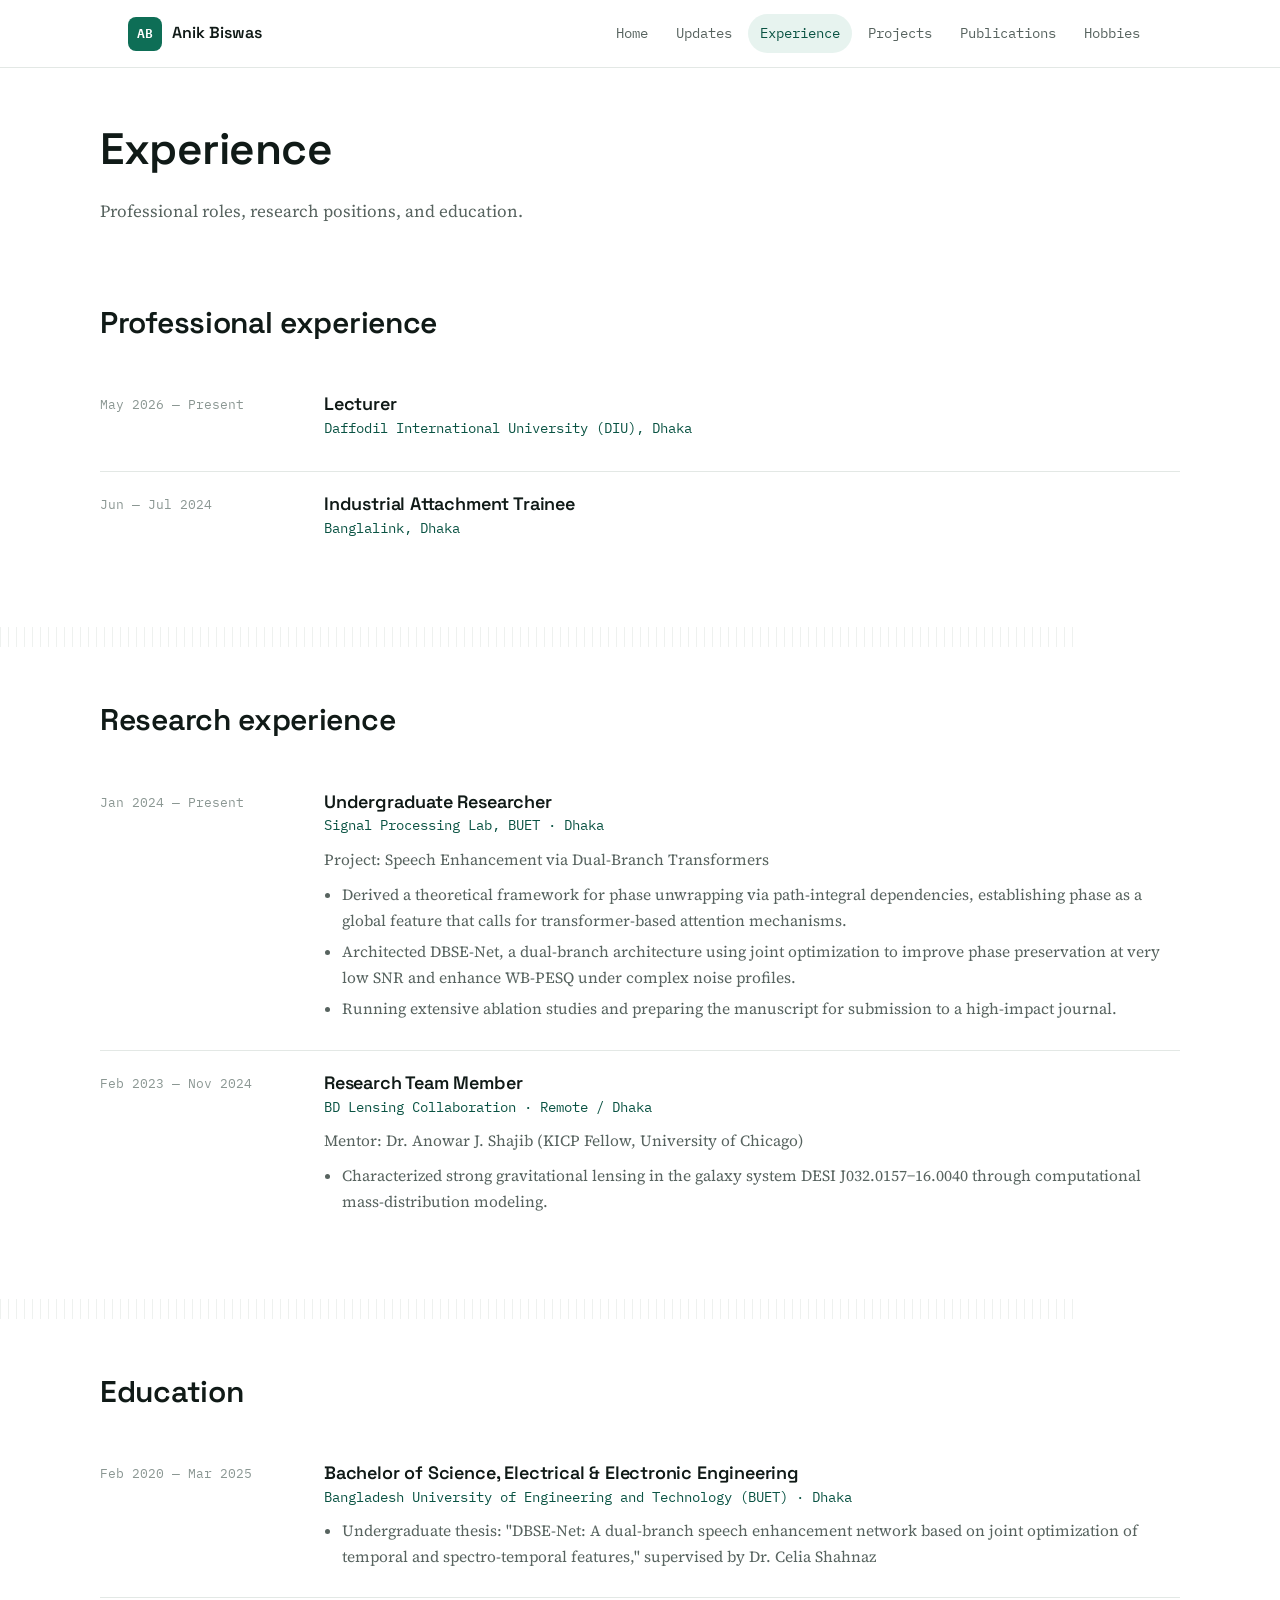
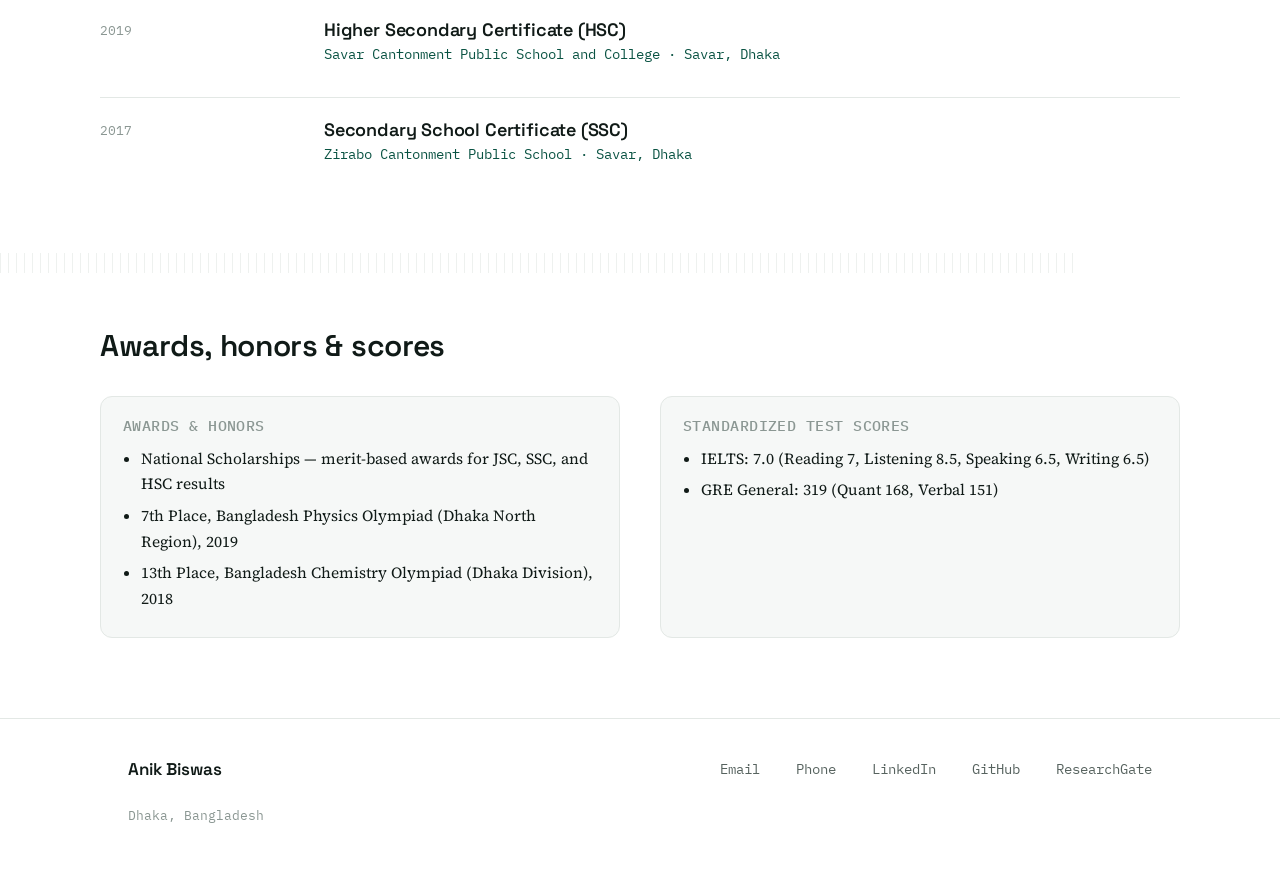
==== experience.html @ 2934af0a "Add files via upload" ====
<!DOCTYPE html>
<html lang="en">
<head>
<meta charset="UTF-8">
<meta name="viewport" content="width=device-width, initial-scale=1.0">
<title>Experience — Anik Biswas</title>
<meta name="description" content="Professional experience, research experience, and education of Anik Biswas.">
<link rel="icon" href="data:image/svg+xml,%3Csvg xmlns='http://www.w3.org/2000/svg' viewBox='0 0 32 32'%3E%3Crect width='32' height='32' rx='7' fill='%230e6e56'/%3E%3Cpath d='M5 18l4-8 4 12 4-16 4 12 4-8' stroke='white' stroke-width='2' fill='none' stroke-linecap='round' stroke-linejoin='round'/%3E%3C/svg%3E">
<link rel="preconnect" href="https://fonts.googleapis.com">
<link rel="preconnect" href="https://fonts.gstatic.com" crossorigin>
<link href="https://fonts.googleapis.com/css2?family=Space+Grotesk:wght@500;600;700&family=Source+Serif+4:opsz,wght@8..60,400;8..60,600&family=IBM+Plex+Mono:wght@400;500&display=swap" rel="stylesheet">
<link rel="stylesheet" href="assets/css/style.css">
</head>
<body>

<header class="site-header">
  <div class="nav-wrap">
    <a href="index.html" class="brand">
      <span class="brand-mark" aria-hidden="true">AB</span>
      <span class="brand-name">Anik Biswas</span>
    </a>
    <button class="nav-toggle" aria-label="Toggle navigation menu" aria-expanded="false" aria-controls="primary-nav">
      <span></span><span></span><span></span>
    </button>
    <nav id="primary-nav" class="primary-nav">
      <a href="index.html" class="nav-link">Home</a>
      <a href="updates.html" class="nav-link">Updates</a>
      <a href="experience.html" class="nav-link">Experience</a>
      <a href="projects.html" class="nav-link">Projects</a>
      <a href="publications.html" class="nav-link">Publications</a>
      <a href="hobbies.html" class="nav-link">Hobbies</a>
    </nav>
  </div>
</header>

<main>
  <section class="page-head container">
    
    <h1>Experience</h1>
    <p class="section-sub">Professional roles, research positions, and education.</p>
  </section>

  <section class="section container">
    <div class="section-head">
      <h2>Professional experience</h2>
    </div>

    <div class="role">
      <div class="role-when">May 2026 &mdash; Present</div>
      <div>
        <h3>Lecturer</h3>
        <span class="role-org">Daffodil International University (DIU), Dhaka</span>
      </div>
    </div>

    <div class="role">
      <div class="role-when">Jun &mdash; Jul 2024</div>
      <div>
        <h3>Industrial Attachment Trainee</h3>
        <span class="role-org">Banglalink, Dhaka</span>
      </div>
    </div>
  </section>

  <hr class="divider container">

  <section class="section container">
    <div class="section-head">
      <h2>Research experience</h2>
    </div>

    <div class="role">
      <div class="role-when">Jan 2024 &mdash; Present</div>
      <div>
        <h3>Undergraduate Researcher</h3>
        <span class="role-org">Signal Processing Lab, BUET · Dhaka</span>
        <p style="margin:6px 0 0; color:var(--ink-soft); font-size:15.5px;">Project: Speech Enhancement via Dual-Branch Transformers</p>
        <ul>
          <li>Derived a theoretical framework for phase unwrapping via path-integral dependencies, establishing phase as a global feature that calls for transformer-based attention mechanisms.</li>
          <li>Architected DBSE-Net, a dual-branch architecture using joint optimization to improve phase preservation at very low SNR and enhance WB-PESQ under complex noise profiles.</li>
          <li>Running extensive ablation studies and preparing the manuscript for submission to a high-impact journal.</li>
        </ul>
      </div>
    </div>

    <div class="role">
      <div class="role-when">Feb 2023 &mdash; Nov 2024</div>
      <div>
        <h3>Research Team Member</h3>
        <span class="role-org">BD Lensing Collaboration · Remote / Dhaka</span>
        <p style="margin:6px 0 0; color:var(--ink-soft); font-size:15.5px;">Mentor: Dr. Anowar J. Shajib (KICP Fellow, University of Chicago)</p>
        <ul>
          <li>Characterized strong gravitational lensing in the galaxy system DESI J032.0157&minus;16.0040 through computational mass-distribution modeling.</li>
        </ul>
      </div>
    </div>
  </section>

  <hr class="divider container">

  <section class="section container">
    <div class="section-head">
      <h2>Education</h2>
    </div>

    <div class="role">
      <div class="role-when">Feb 2020 &mdash; Mar 2025</div>
      <div>
        <h3>Bachelor of Science, Electrical &amp; Electronic Engineering</h3>
        <span class="role-org">Bangladesh University of Engineering and Technology (BUET) · Dhaka</span>
        <ul>
          
          <li>Undergraduate thesis: "DBSE-Net: A dual-branch speech enhancement network based on joint optimization of temporal and spectro-temporal features," supervised by Dr. Celia Shahnaz</li>
        </ul>
      </div>
    </div>

    <div class="role">
      <div class="role-when">2019</div>
      <div>
        <h3>Higher Secondary Certificate (HSC)</h3>
        <span class="role-org">Savar Cantonment Public School and College · Savar, Dhaka</span>
        
      </div>
    </div>

    <div class="role">
      <div class="role-when">2017</div>
      <div>
        <h3>Secondary School Certificate (SSC)</h3>
        <span class="role-org">Zirabo Cantonment Public School · Savar, Dhaka</span>
        
      </div>
    </div>
  </section>

  <hr class="divider container">

  <section class="section container">
    <div class="section-head">
      <h2>Awards, honors &amp; scores</h2>
    </div>
    <div class="grid-2">
      <div class="mini-card">
        <h3>Awards &amp; Honors</h3>
        <ul>
          <li>National Scholarships &mdash; merit-based awards for JSC, SSC, and HSC results</li>
          <li>7th Place, Bangladesh Physics Olympiad (Dhaka North Region), 2019</li>
          <li>13th Place, Bangladesh Chemistry Olympiad (Dhaka Division), 2018</li>
        </ul>
      </div>
      <div class="mini-card">
        <h3>Standardized Test Scores</h3>
        <ul>
          <li>IELTS: 7.0 (Reading 7, Listening 8.5, Speaking 6.5, Writing 6.5)</li>
          <li>GRE General: 319 (Quant 168, Verbal 151)</li>
        </ul>
      </div>
    </div>
  </section>
</main>

<footer class="site-footer">
  <div class="container footer-wrap">
    <div class="footer-brand">Anik Biswas</div>
    <div class="footer-links">
      <a href="mailto:anikbiswas730@gmail.com">Email</a>
      <a href="tel:+8801884494589">Phone</a>
      <a href="https://linkedin.com/in/anik-biswas-588698281" target="_blank" rel="noopener">LinkedIn</a>
      <a href="https://github.com/anikbiswas730" target="_blank" rel="noopener">GitHub</a>
      <a href="https://www.researchgate.net/profile/Anik-Biswas-15" target="_blank" rel="noopener">ResearchGate</a>
    </div>
    <div class="footer-note">Dhaka, Bangladesh</div>
  </div>
</footer>

<script src="assets/js/main.js"></script>
</body>
</html>
---- assets/css/style.css ----
/* ==========================================================================
   Anik Biswas — Portfolio
   Design system: white ground, PCB-teal + copper accents, signal-trace motif
   Display: Space Grotesk · Body: Source Serif 4 · Mono/data: IBM Plex Mono
   ========================================================================== */

:root {
  --bg: #ffffff;
  --bg-soft: #f6f8f7;
  --bg-soft-2: #f0f4f2;
  --ink: #101a17;
  --ink-soft: #57635f;
  --ink-faint: #8b9793;
  --line: #e3e8e5;
  --line-strong: #c9d1cd;
  --accent: #0e6e56;
  --accent-dark: #0a5343;
  --accent-tint: #e7f3ef;
  --highlight: #b9822f;
  --highlight-tint: #f7eedd;
  --radius-sm: 6px;
  --radius: 12px;
  --radius-lg: 20px;
  --shadow: 0 1px 2px rgba(16, 26, 23, 0.04), 0 8px 24px -12px rgba(16, 26, 23, 0.12);
  --maxw: 1080px;
  --font-display: "Space Grotesk", "Helvetica Neue", Arial, sans-serif;
  --font-body: "Source Serif 4", Georgia, "Times New Roman", serif;
  --font-mono: "IBM Plex Mono", "SFMono-Regular", Consolas, monospace;
}

* { box-sizing: border-box; }
html { scroll-behavior: smooth; }
@media (prefers-reduced-motion: reduce) {
  html { scroll-behavior: auto; }
  * { animation-duration: 0.001ms !important; animation-iteration-count: 1 !important; transition-duration: 0.001ms !important; }
}

body {
  margin: 0;
  background: var(--bg);
  color: var(--ink);
  font-family: var(--font-body);
  font-size: 17px;
  line-height: 1.65;
  -webkit-font-smoothing: antialiased;
}

h1, h2, h3, h4 {
  font-family: var(--font-display);
  color: var(--ink);
  margin: 0 0 0.5em 0;
  font-weight: 600;
  letter-spacing: -0.01em;
  line-height: 1.15;
}

p { margin: 0 0 1em 0; }
a { color: var(--accent-dark); text-decoration-color: var(--line-strong); text-underline-offset: 3px; }
a:hover { color: var(--accent); }
img { max-width: 100%; display: block; }

:focus-visible {
  outline: 2px solid var(--accent);
  outline-offset: 3px;
  border-radius: 2px;
}

.container {
  max-width: var(--maxw);
  margin: 0 auto;
  padding: 0 28px;
}

.eyebrow {
  font-family: var(--font-mono);
  font-size: 13px;
  letter-spacing: 0.02em;
  color: var(--accent);
  display: inline-flex;
  align-items: center;
  gap: 8px;
  margin-bottom: 14px;
}
.eyebrow::before { content: ""; }

/* ==========================================================================
   Header / Navigation
   ========================================================================== */

.site-header {
  position: sticky;
  top: 0;
  z-index: 50;
  background: rgba(255, 255, 255, 0.92);
  backdrop-filter: saturate(140%) blur(8px);
  border-bottom: 1px solid var(--line);
}

.nav-wrap {
  max-width: var(--maxw);
  margin: 0 auto;
  padding: 14px 28px;
  display: flex;
  align-items: center;
  justify-content: space-between;
  gap: 16px;
}

.brand {
  display: inline-flex;
  align-items: center;
  gap: 10px;
  text-decoration: none;
  color: var(--ink);
}
.brand-mark {
  width: 34px;
  height: 34px;
  border-radius: 8px;
  background: var(--accent);
  color: #fff;
  font-family: var(--font-mono);
  font-weight: 600;
  font-size: 13px;
  display: inline-flex;
  align-items: center;
  justify-content: center;
  letter-spacing: 0.02em;
}
.brand-name {
  font-family: var(--font-display);
  font-weight: 600;
  font-size: 16px;
}

.nav-toggle {
  display: none;
  flex-direction: column;
  justify-content: center;
  align-items: center;
  width: 38px;
  height: 38px;
  border: 1px solid var(--line);
  border-radius: 8px;
  background: var(--bg);
  cursor: pointer;
  padding: 0;
}
.nav-toggle span {
  display: block;
  width: 16px;
  height: 2px;
  background: var(--ink);
  transition: transform 0.2s ease, opacity 0.2s ease;
}
.nav-toggle span + span { margin-top: 4px; }
.nav-toggle[aria-expanded="true"] span:nth-child(1) { transform: translateY(7px) rotate(45deg); }
.nav-toggle[aria-expanded="true"] span:nth-child(2) { opacity: 0; }
.nav-toggle[aria-expanded="true"] span:nth-child(3) { transform: translateY(-7px) rotate(-45deg); }

.primary-nav {
  display: flex;
  align-items: center;
  gap: 4px;
}

.nav-link {
  font-family: var(--font-mono);
  font-size: 14px;
  color: var(--ink-soft);
  text-decoration: none;
  padding: 8px 12px;
  border-radius: 999px;
  transition: background 0.15s ease, color 0.15s ease;
}
.nav-link:hover { color: var(--ink); background: var(--bg-soft); }
.nav-link.is-active { color: var(--accent-dark); background: var(--accent-tint); }

@media (max-width: 760px) {
  .nav-toggle { display: flex; }
  .primary-nav {
    position: absolute;
    top: 100%;
    left: 0;
    right: 0;
    flex-direction: column;
    align-items: stretch;
    background: var(--bg);
    border-bottom: 1px solid var(--line);
    box-shadow: var(--shadow);
    padding: 8px;
    gap: 2px;
    max-height: 0;
    overflow: hidden;
    opacity: 0;
    pointer-events: none;
    transition: max-height 0.25s ease, opacity 0.2s ease;
  }
  .primary-nav.is-open {
    max-height: 420px;
    opacity: 1;
    pointer-events: auto;
  }
  .nav-link { padding: 12px 14px; border-radius: var(--radius-sm); }
}

/* ==========================================================================
   Hero + signal trace signature element
   ========================================================================== */

.hero {
  padding: 72px 0 48px;
  position: relative;
}

.hero-kicker { font-family: var(--font-mono); font-size: 13px; color: var(--accent); margin-bottom: 18px; }

.hero h1 {
  font-size: clamp(40px, 6vw, 64px);
  margin-bottom: 6px;
}

.hero-role {
  font-family: var(--font-display);
  font-size: clamp(17px, 2.2vw, 20px);
  color: var(--ink-soft);
  font-weight: 500;
  margin-bottom: 28px;
}

.trace {
  width: 100%;
  height: auto;
  margin: 8px 0 28px;
}
.trace path.trace-line {
  fill: none;
  stroke: var(--accent);
  stroke-width: 2;
  stroke-linecap: round;
  stroke-linejoin: round;
  stroke-dasharray: 1400;
  stroke-dashoffset: 1400;
  animation: draw-trace 2.2s cubic-bezier(0.65, 0, 0.35, 1) 0.15s forwards;
}
.trace path.trace-line.trace-copper { stroke: var(--highlight); opacity: 0.55; }
.trace circle.trace-node {
  fill: var(--bg);
  stroke: var(--accent);
  stroke-width: 2;
  opacity: 0;
  animation: fade-node 0.4s ease 2s forwards;
}
@keyframes draw-trace { to { stroke-dashoffset: 0; } }
@keyframes fade-node { to { opacity: 1; } }
@media (prefers-reduced-motion: reduce) {
  .trace path.trace-line { stroke-dashoffset: 0; animation: none; }
  .trace circle.trace-node { opacity: 1; animation: none; }
}

.hero-bio { max-width: 62ch; font-size: 18px; color: var(--ink); }

.hero-actions {
  display: flex;
  flex-wrap: wrap;
  gap: 10px;
  margin-top: 28px;
}

.btn {
  font-family: var(--font-mono);
  font-size: 14px;
  display: inline-flex;
  align-items: center;
  gap: 8px;
  padding: 10px 16px;
  border-radius: 999px;
  text-decoration: none;
  border: 1px solid var(--line-strong);
  color: var(--ink);
  transition: border-color 0.15s ease, background 0.15s ease, color 0.15s ease;
}
.btn:hover { border-color: var(--accent); color: var(--accent-dark); background: var(--accent-tint); }
.btn-solid {
  background: var(--accent);
  border-color: var(--accent);
  color: #fff;
}
.btn-solid:hover { background: var(--accent-dark); border-color: var(--accent-dark); color: #fff; }

/* ==========================================================================
   Sections, dividers, chips, cards
   ========================================================================== */

.section { padding: 56px 0; }
.section-tight { padding: 32px 0; }
.section + .section { border-top: 1px solid var(--line); }

.section-head { margin-bottom: 32px; }
.section-head h2 { font-size: clamp(24px, 3vw, 30px); }
.section-sub { color: var(--ink-soft); max-width: 60ch; }

.divider {
  border: none;
  height: 20px;
  margin: 0;
  background-image: linear-gradient(to right, var(--line) 1px, transparent 1px);
  background-size: 8px 100%;
  background-position: center;
  background-repeat: repeat-x;
  opacity: 0.6;
}

.chip-row { display: flex; flex-wrap: wrap; gap: 8px; }
.chip {
  font-family: var(--font-mono);
  font-size: 13px;
  padding: 7px 12px;
  border-radius: 999px;
  background: var(--accent-tint);
  color: var(--accent-dark);
  border: 1px solid transparent;
  white-space: nowrap;
}
.chip-copper { background: var(--highlight-tint); color: var(--highlight); }

.grid-2 { display: grid; grid-template-columns: repeat(2, 1fr); gap: 32px 40px; }
.grid-3 { display: grid; grid-template-columns: repeat(3, 1fr); gap: 20px; }
@media (max-width: 760px) {
  .grid-2, .grid-3 { grid-template-columns: 1fr; }
}

.skill-col h3 {
  font-family: var(--font-mono);
  font-size: 13px;
  text-transform: uppercase;
  letter-spacing: 0.04em;
  color: var(--ink-faint);
  font-weight: 500;
  margin-bottom: 10px;
}
.skill-col p { color: var(--ink); font-family: var(--font-body); font-size: 16px; margin: 0; }

.card {
  background: var(--bg);
  border: 1px solid var(--line);
  border-radius: var(--radius);
  padding: 24px;
  transition: border-color 0.15s ease, transform 0.15s ease, box-shadow 0.15s ease;
}
.card:hover { border-color: var(--line-strong); box-shadow: var(--shadow); transform: translateY(-2px); }
.card h3 { font-size: 19px; margin-bottom: 8px; }
.card-meta {
  font-family: var(--font-mono);
  font-size: 12.5px;
  color: var(--ink-faint);
  margin-bottom: 12px;
}
.card p { color: var(--ink-soft); font-size: 15.5px; }
.card .chip-row { margin-top: 14px; }
.card-link {
  display: inline-flex;
  align-items: center;
  gap: 6px;
  margin-top: 14px;
  font-family: var(--font-mono);
  font-size: 13.5px;
  text-decoration: none;
  color: var(--accent-dark);
}
.card-link:hover { color: var(--accent); }

/* quick-link nav cards on home */
.nav-card-grid { display: grid; grid-template-columns: repeat(3, 1fr); gap: 16px; }
@media (max-width: 760px) { .nav-card-grid { grid-template-columns: 1fr 1fr; } }
@media (max-width: 480px) { .nav-card-grid { grid-template-columns: 1fr; } }
.nav-card {
  display: block;
  text-decoration: none;
  border: 1px solid var(--line);
  border-radius: var(--radius);
  padding: 20px;
  background: var(--bg-soft);
  transition: border-color 0.15s ease, background 0.15s ease;
}
.nav-card:hover { border-color: var(--accent); background: var(--accent-tint); }
.nav-card .nav-card-label { font-family: var(--font-mono); font-size: 12px; color: var(--ink-faint); display: block; margin-bottom: 6px; }
.nav-card .nav-card-title { font-family: var(--font-display); font-weight: 600; color: var(--ink); font-size: 17px; }

/* ==========================================================================
   Timeline (Updates page)
   ========================================================================== */

.timeline { position: relative; padding-left: 28px; border-left: 2px solid var(--line); }
.timeline-item { position: relative; padding-bottom: 34px; }
.timeline-item:last-child { padding-bottom: 0; }
.timeline-item::before {
  content: "";
  position: absolute;
  left: -34px;
  top: 4px;
  width: 10px;
  height: 10px;
  border-radius: 50%;
  background: var(--bg);
  border: 2px solid var(--accent);
}
.timeline-date {
  font-family: var(--font-mono);
  font-size: 12.5px;
  color: var(--accent-dark);
  background: var(--accent-tint);
  display: inline-block;
  padding: 3px 9px;
  border-radius: 999px;
  margin-bottom: 8px;
}
.timeline-item h3 { font-size: 17px; margin-bottom: 4px; }
.timeline-item p { color: var(--ink-soft); font-size: 15.5px; margin: 0; }

/* ==========================================================================
   Experience page — role blocks
   ========================================================================== */

.role {
  display: grid;
  grid-template-columns: 200px 1fr;
  gap: 24px;
  padding: 22px 0;
}
.role + .role { border-top: 1px solid var(--line); }
.role-when { font-family: var(--font-mono); font-size: 13px; color: var(--ink-faint); }
.role h3 { font-size: 18px; margin-bottom: 2px; }
.role .role-org { font-family: var(--font-mono); font-size: 13.5px; color: var(--accent-dark); margin-bottom: 10px; display: block; }
.role ul { margin: 10px 0 0; padding-left: 18px; color: var(--ink-soft); font-size: 15.5px; }
.role li { margin-bottom: 6px; }
@media (max-width: 620px) {
  .role { grid-template-columns: 1fr; gap: 6px; }
}

.mini-card {
  border: 1px solid var(--line);
  border-radius: var(--radius);
  padding: 20px 22px;
  background: var(--bg-soft);
}
.mini-card h3 { font-size: 15px; font-family: var(--font-mono); text-transform: uppercase; letter-spacing: 0.03em; color: var(--ink-faint); margin-bottom: 12px; font-weight: 500; }
.mini-card ul { margin: 0; padding-left: 18px; color: var(--ink); font-size: 15.5px; }
.mini-card li { margin-bottom: 6px; }

/* ==========================================================================
   Publications
   ========================================================================== */

.pub {
  padding: 22px 0;
  border-top: 1px solid var(--line);
}
.pub:first-child { border-top: none; }
.pub-kind { font-family: var(--font-mono); font-size: 12px; color: var(--highlight); text-transform: uppercase; letter-spacing: 0.04em; margin-bottom: 8px; display: block; }
.pub h3 { font-size: 17px; margin-bottom: 6px; line-height: 1.4; }
.pub .pub-authors { color: var(--ink-soft); font-size: 15px; margin-bottom: 6px; }
.pub .pub-venue { font-family: var(--font-mono); font-size: 13.5px; color: var(--ink-faint); }
.pub .self-author { color: var(--ink); font-weight: 600; }

/* ==========================================================================
   Hobbies placeholder styling
   ========================================================================== */

.placeholder-note {
  border: 1px dashed var(--line-strong);
  background: var(--bg-soft);
  border-radius: var(--radius);
  padding: 16px 20px;
  color: var(--ink-soft);
  font-size: 15px;
  margin-bottom: 32px;
}
.hobby-card p em { color: var(--ink-faint); }

/* ==========================================================================
   Footer
   ========================================================================== */

.site-footer {
  border-top: 1px solid var(--line);
  padding: 36px 0 48px;
  margin-top: 24px;
}
.footer-wrap {
  display: flex;
  flex-wrap: wrap;
  align-items: center;
  justify-content: space-between;
  gap: 16px;
}
.footer-brand { font-family: var(--font-display); font-weight: 600; }
.footer-links { display: flex; gap: 18px; flex-wrap: wrap; }
.footer-links a { font-family: var(--font-mono); font-size: 13.5px; color: var(--ink-soft); text-decoration: none; margin-right: 18px; }
.footer-links a:last-child { margin-right: 0; }
.footer-links a:hover { color: var(--accent-dark); }
.footer-note { width: 100%; font-family: var(--font-mono); font-size: 12.5px; color: var(--ink-faint); margin-top: 6px; }

/* ==========================================================================
   Page header (non-home pages)
   ========================================================================== */

.page-head { padding: 56px 0 8px; }
.page-head h1 { font-size: clamp(32px, 4.5vw, 44px); }
.page-head .section-sub { font-size: 17px; }
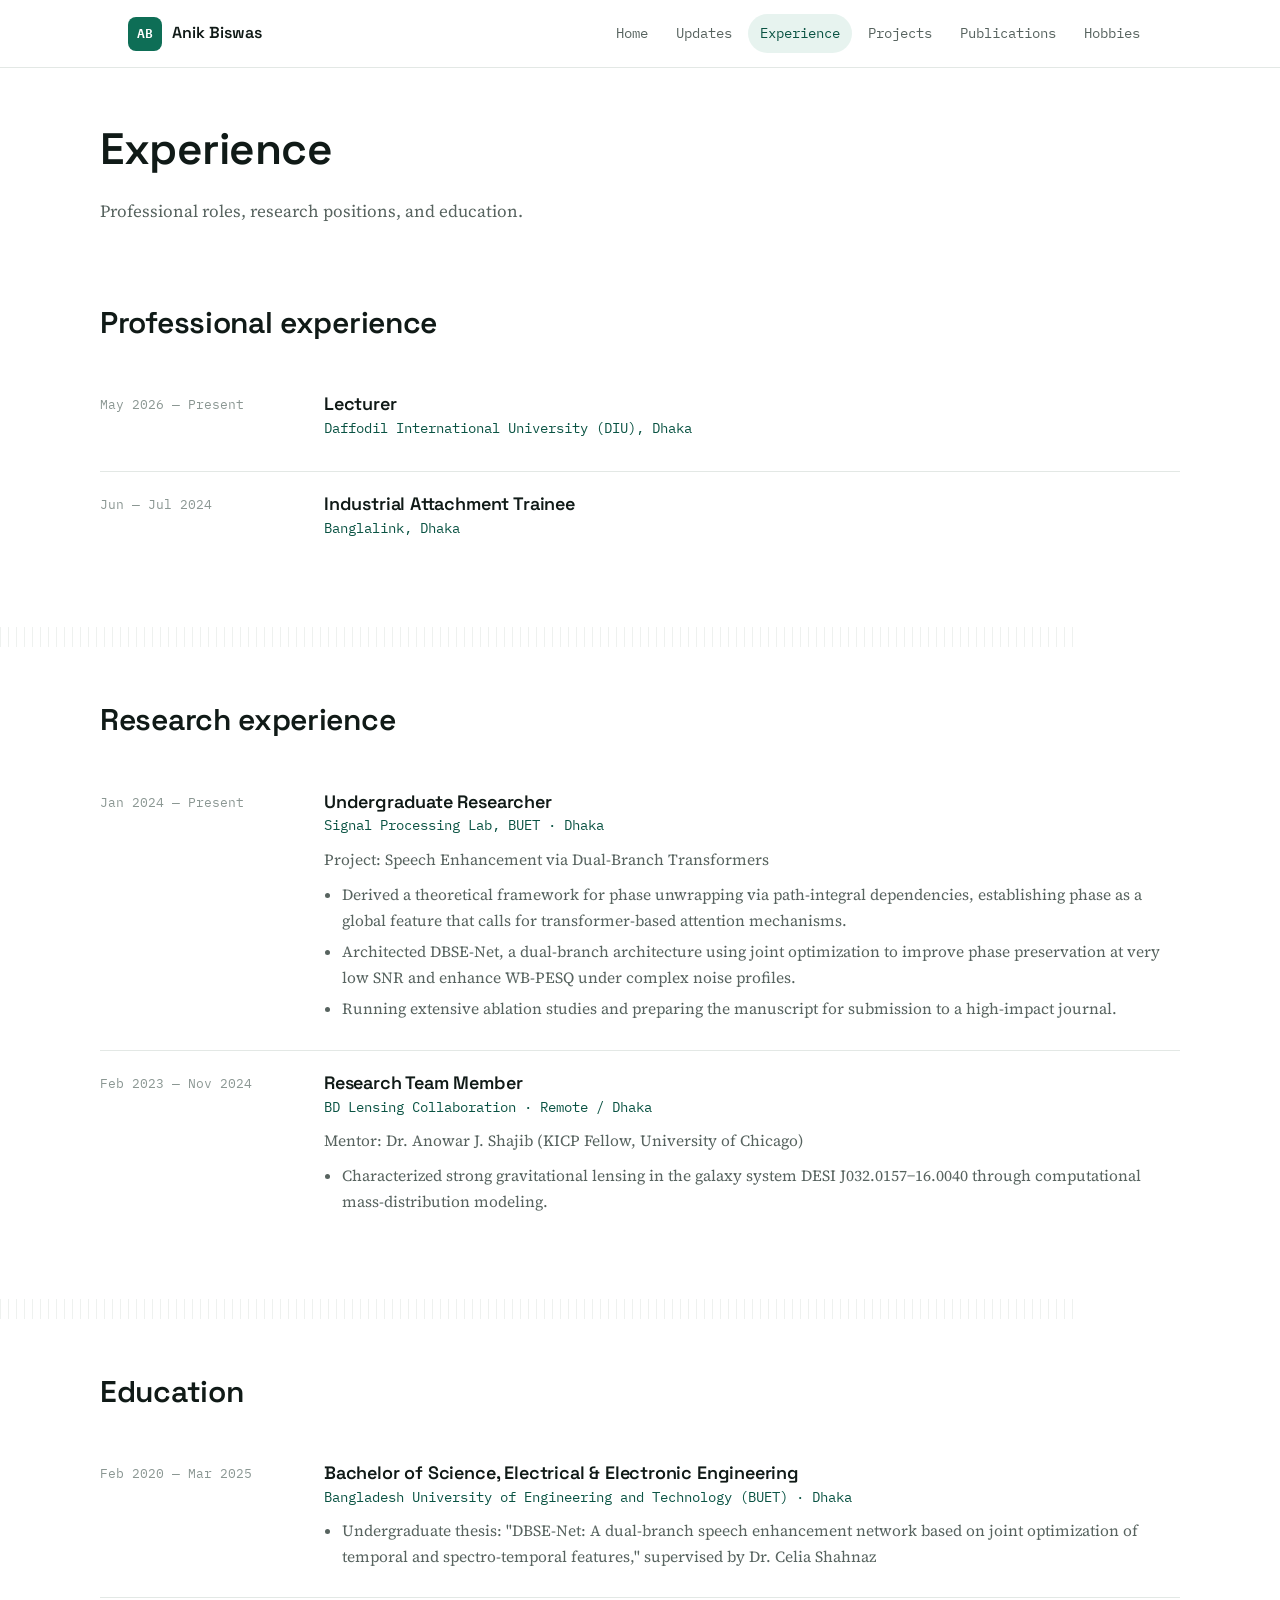
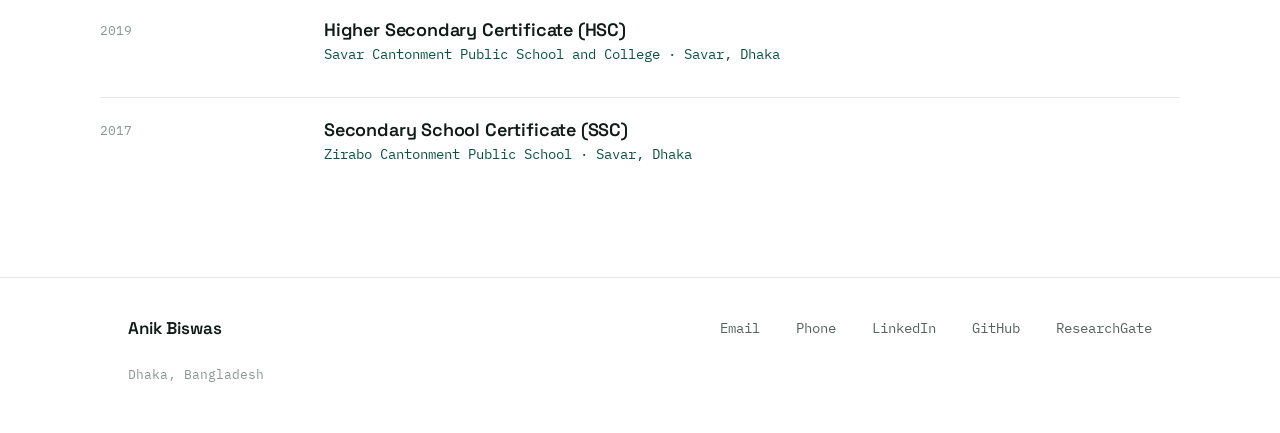
==== commit ed77d334: "Add files via upload" ====
--- a/experience.html
+++ b/experience.html
@@ -134,30 +134,7 @@
     </div>
   </section>
 
-  <hr class="divider container">
 
-  <section class="section container">
-    <div class="section-head">
-      <h2>Awards, honors &amp; scores</h2>
-    </div>
-    <div class="grid-2">
-      <div class="mini-card">
-        <h3>Awards &amp; Honors</h3>
-        <ul>
-          <li>National Scholarships &mdash; merit-based awards for JSC, SSC, and HSC results</li>
-          <li>7th Place, Bangladesh Physics Olympiad (Dhaka North Region), 2019</li>
-          <li>13th Place, Bangladesh Chemistry Olympiad (Dhaka Division), 2018</li>
-        </ul>
-      </div>
-      <div class="mini-card">
-        <h3>Standardized Test Scores</h3>
-        <ul>
-          <li>IELTS: 7.0 (Reading 7, Listening 8.5, Speaking 6.5, Writing 6.5)</li>
-          <li>GRE General: 319 (Quant 168, Verbal 151)</li>
-        </ul>
-      </div>
-    </div>
-  </section>
 </main>
 
 <footer class="site-footer">
